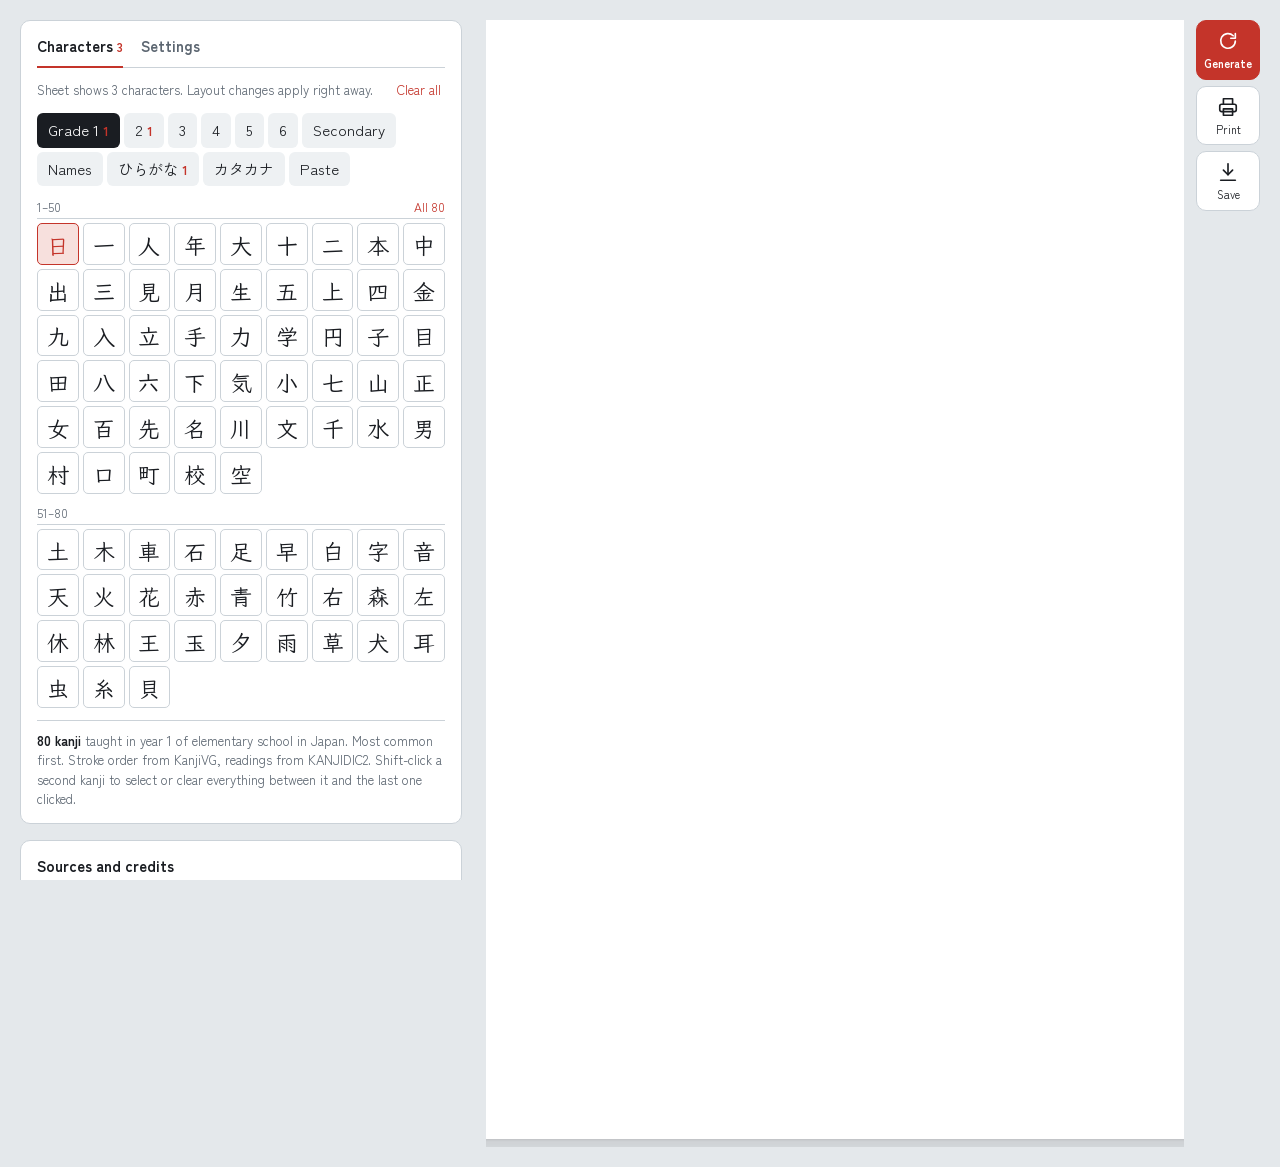
==== kanji-practice/index.html @ 75c5834f "initial commit" ====
<!doctype html>
<html lang="en">
<head>
<meta charset="utf-8">
<meta name="viewport" content="width=device-width, initial-scale=1">
<link rel="icon" type="image/x-icon" href="icon/favicon.ico">
<title>Renshūchō</title>
<link rel="stylesheet" href="css/fonts.css">
<link rel="stylesheet" href="css/app.css">
<link rel="stylesheet" href="css/sheet.css">
<link rel="stylesheet" href="css/brush.css">
</head>
<body>

<main>
  <div class="controls">

    <section class="panel">
      <div class="views" id="views" role="tablist">
        <button class="view" role="tab" data-view="chars">Characters <small id="count"></small></button>
        <button class="view" role="tab" data-view="settings">Settings</button>
      </div>
      <div class="selbar">
        <p class="status" id="status" aria-live="polite"></p>
        <button class="link" id="clear">Clear all</button>
      </div>

      <div id="view-chars" role="tabpanel">
        <div class="tabs" id="tabs"></div>
        <div id="picker"></div>
      </div>

      <div id="view-settings" role="tabpanel" hidden>
        <div class="row">
          <label for="s-trace">Tracing boxes</label>
          <input type="number" id="s-trace" data-k="trace" min="0" max="20">
        </div>
        <div class="row">
          <label for="s-guide">Crossed boxes</label>
          <input type="number" id="s-guide" data-k="guide" min="0" max="20">
        </div>
        <div class="row">
          <label for="s-blank">Empty boxes</label>
          <input type="number" id="s-blank" data-k="blank" min="0" max="20">
        </div>
        <div class="row">
          <label for="s-box">Box size, mm</label>
          <input type="number" id="s-box" data-k="box" min="1">
          <div class="hint" id="perline"></div>
        </div>
        <div class="row" hidden>
          <label for="s-pen">Model and tracing</label>
          <select id="s-pen" data-k="pen">
            <option value="brush">Brush pen (Klee One)</option>
            <option value="liner">Liner (thin stroke lines)</option>
          </select>
        </div>
        <div class="row" id="row-linewidth">
          <label for="s-linewidth">Line width</label>
          <span class="range">
            <input type="range" id="s-linewidth" data-k="lineWidth" min="0.2" max="1.5" step="0.1">
            <output for="s-linewidth" id="linewidth-value"></output>
          </span>
        </div>
        <div class="row">
          <label for="s-order">Stroke order</label>
          <select id="s-order" data-k="order">
            <option value="box">In its own box</option>
            <option value="model">On the model</option>
            <option value="off">Off</option>
          </select>
        </div>
        <div class="row">
          <label for="s-opacity">Gray glyph strength</label>
          <span class="range">
            <input type="range" id="s-opacity" data-k="opacity" min="5" max="60">
            <output for="s-opacity" id="opacity-value"></output>
          </span>
        </div>

        <div class="checks">
          <label id="row-model"><input type="checkbox" data-k="model"> Model box</label>
          <label><input type="checkbox" data-k="gray"> Gray tracing glyphs</label>
          <label><input type="checkbox" data-k="guidesAll"> Cross guides in model and tracing boxes</label>
          <label><input type="checkbox" data-k="info"> Readings and meanings</label>
          <label id="row-strokecount"><input type="checkbox" data-k="strokeCount"> Stroke count in the caption</label>
          <label><input type="checkbox" data-k="credit"> Credits line on every page</label>
          <label><input type="checkbox" data-k="spread"> Spread characters down the whole page</label>
        </div>
      </div>
    </section>

    <section class="panel credits">
      <h2>Sources and credits</h2>
      <dl id="sources"></dl>
      <p id="sources-note"></p>

      <details class="license">
        <summary>In doubt? Read this</summary>
        <p><b>Printing for yourself, your class or your students</b> is fine. Nothing to ask, nothing to pay.</p>
        <p><b>Sharing sheets</b> (handing out copies, posting a PDF, even selling a workbook) is also
        allowed, on two conditions that come with the data:</p>
        <ul>
          <li><b>Keep the credit line.</b> It says where the stroke order, readings and grades come from,
          which is all the attribution the licenses ask for. That is why it is printed on every page.</li>
          <li><b>Share alike.</b> The stroke order and the readings come from KanjiVG and KANJIDIC2 under
          CC BY-SA. Whatever you share that contains them must be shared on the same terms: others may
          copy and adapt it too, crediting you in turn. You cannot make it "all rights reserved".</li>
        </ul>
        <p><b>The fonts</b> are free to use in anything you make; their license only limits selling the
        font files themselves. The characters are drawn into the sheet as shapes, so no font file
        travels with it.</p>
        <p><b>Turning the credit line off</b> is fine for sheets only you will use.</p>
        <p class="legal" id="legal"></p>
      </details>
    </section>

  </div>

  <div class="previewcol">
    <div class="preview"><div class="pages" id="sheet"></div></div>
    <div class="pages" id="printout" aria-hidden="true"></div>
    <nav class="rail" aria-label="Sheet">
      <button class="rbtn primary" id="generate" title="Lay out the selected characters">
        <svg viewBox="0 0 24 24" aria-hidden="true"><path d="M20 12a8 8 0 1 1-2.3-5.7"/><path d="M20 4v5h-5"/></svg>
        <span>Generate</span>
      </button>
      <button class="rbtn" id="print" title="Print the sheet">
        <svg viewBox="0 0 24 24" aria-hidden="true"><path d="M7 9V3h10v6"/><rect x="3" y="9" width="18" height="8" rx="2"/><path d="M7 14h10v7H7z"/></svg>
        <span>Print</span>
      </button>
      <button class="rbtn" id="download" title="Save the sheet as a file that prints anywhere, no internet or fonts needed">
        <svg viewBox="0 0 24 24" aria-hidden="true"><path d="M12 3v12"/><path d="m7 10 5 5 5-5"/><path d="M4 21h16"/></svg>
        <span>Save</span>
      </button>
    </nav>
  </div>
</main>

<script type="module" src="js/main.js"></script>
</body>
</html>
---- kanji-practice/css/fonts.css ----
/* Klee One and Zen Kaku Gothic New, subset to the characters the app uses by tools/build.py. */

@font-face { font-family: "Klee One"; font-weight: 400; font-display: swap; src: url("../fonts/KleeOne-400.woff2") format("woff2") }
@font-face { font-family: "Klee One"; font-weight: 600; font-display: swap; src: url("../fonts/KleeOne-600.woff2") format("woff2") }
@font-face { font-family: "Zen Kaku Gothic New"; font-weight: 400; font-display: swap; src: url("../fonts/ZenKakuGothicNew-400.woff2") format("woff2") }
@font-face { font-family: "Zen Kaku Gothic New"; font-weight: 700; font-display: swap; src: url("../fonts/ZenKakuGothicNew-700.woff2") format("woff2") }
---- kanji-practice/css/app.css ----
/* Everything around the sheet: action buttons, character picker, settings panel. */

:root {
  --bg: #E4E8EB;
  --panel: #FFFFFF;
  --ink: #1A1D22;
  --muted: #5C6671;
  --line: #CBD2D8;
  --chip: #EEF1F3;
  --shu: #C4342A;       /* 朱 — the red used for marks and selection */
  --shu-ink: #FFFFFF;
  --shu-soft: #F7E0DD;
}

@media (prefers-color-scheme: dark) {
  :root {
    --bg: #1B1F26;
    --panel: #252A32;
    --ink: #E7E9ED;
    --muted: #9CA6B1;
    --line: #3A424C;
    --chip: #2D333C;
    --shu: #E0564B;
    --shu-ink: #1B1F26;
    --shu-soft: #3B2729;
  }
}

*, *::before, *::after { box-sizing: border-box }

body {
  margin: 0;
  background: var(--bg);
  color: var(--ink);
  font-family: "Zen Kaku Gothic New", system-ui, sans-serif;
  font-size: 15px;
  line-height: 1.5;
}
button, input, select, textarea { font: inherit; color: inherit }
a { color: var(--shu) }

/* --- buttons --- */

.btn {
  border: 1px solid var(--line);
  background: var(--panel);
  border-radius: 6px;
  padding: 8px 14px;
  cursor: pointer;
  font-weight: 500;
}
.btn:hover { border-color: var(--muted) }
.btn.primary { background: var(--shu); border-color: var(--shu); color: var(--shu-ink); font-weight: 700 }

.link { border: none; background: none; color: var(--shu); cursor: pointer; padding: 2px 4px; font-size: 13px }

/* --- layout --- */

main {
  display: grid;
  grid-template-columns: minmax(330px, 430px) 1fr;
  gap: 20px;
  padding: 20px;
  align-items: start;
}
@media (max-width: 900px) { main { grid-template-columns: 1fr; padding: 14px } }

.controls { display: flex; flex-direction: column; gap: 16px; min-width: 0 }
/* The controls are pinned and scroll on their own; the page scrolls the sheet.
   Their column has 16px spare for the scrollbar. */
@media (min-width: 901px) {
  main { grid-template-columns: minmax(346px, 446px) 1fr }
  .controls {
    position: sticky;
    top: 20px;
    max-height: calc(100dvh - 40px);
    overflow: hidden auto;
    overscroll-behavior: contain;
    padding-right: 4px;
    scrollbar-width: thin;
  }
}
.panel { background: var(--panel); border: 1px solid var(--line); border-radius: 10px; padding: 14px 16px }
.panel h2 { font-size: 15px; font-weight: 700; margin: 0 0 10px }

/* --- the panel's two views --- */

.views { display: flex; gap: 18px; border-bottom: 1px solid var(--line); margin-bottom: 10px }
.view {
  border: none;
  border-bottom: 2px solid transparent;
  margin-bottom: -1px;
  background: none;
  padding: 0 0 8px;
  font-size: 15px;
  font-weight: 700;
  color: var(--muted);
  cursor: pointer;
}
.view[aria-selected="true"] { color: var(--ink); border-bottom-color: var(--shu) }
.view small { color: var(--shu); font-weight: 700 }

.selbar { display: flex; align-items: baseline; justify-content: space-between; gap: 8px; margin-bottom: 12px }
.selbar .link { flex: none; white-space: nowrap }
.status { margin: 0; color: var(--muted); font-size: 13px }
.status.warn { color: var(--shu) }

/* --- character picker --- */

.tabs { display: flex; flex-wrap: wrap; gap: 4px; margin-bottom: 12px }
.tab {
  border: 1px solid transparent;
  background: var(--chip);
  border-radius: 6px;
  padding: 5px 10px;
  cursor: pointer;
  font-weight: 500;
}
.tab[aria-selected="true"] { background: var(--ink); color: var(--panel) }
/* How many of the tab's characters are selected. */
.tab small { color: var(--shu); font-weight: 700 }

/* .g = a group button (a whole list, a kana row). */
.g {
  border: 1px solid var(--line);
  background: transparent;
  border-radius: 5px;
  padding: 2px 8px;
  font-size: 13px;
  cursor: pointer;
}
.g.part { border-color: var(--shu); color: var(--shu) }             /* some of the group is selected */
.g.full { background: var(--shu); border-color: var(--shu); color: var(--shu-ink) }

/* .ch = one selectable character. */
.grid {
  display: grid;
  grid-template-columns: repeat(auto-fill, minmax(40px, 1fr));
  gap: 4px;
}
.ch {
  aspect-ratio: 1;
  border: 1px solid var(--line);
  background: transparent;
  border-radius: 5px;
  cursor: pointer;
  padding: 0;
  font-family: "Klee One", serif;
  font-weight: 600;
  font-size: 22px;
  line-height: 1;
}
.ch:hover { border-color: var(--muted) }
.ch.on { background: var(--shu-soft); border-color: var(--shu); color: var(--shu) }

/* A numbered section header, across the grid. */
.sec {
  grid-column: 1 / -1;
  display: flex;
  justify-content: space-between;
  align-items: baseline;
  padding: 6px 0 2px;
  border-bottom: 1px solid var(--line);
  color: var(--muted);
  font-size: 12px;
  font-variant-numeric: tabular-nums;
}
.sec:first-child { padding-top: 0 }
/* The All toggle in a header: a small link, ticked once the whole list is selected. */
.sec .g { border: none; padding: 0; background: none; font-size: 12px; color: var(--shu) }
.sec .g.full { background: none; color: var(--shu); font-weight: 700 }
.sec .g.full::before { content: "✓ " }
.grid.extras { margin-top: 14px }

/* Row button, then a i u e o. */
.kana { display: grid; grid-template-columns: repeat(6, minmax(0, 46px)); gap: 4px }
.kana .g { aspect-ratio: 1; padding: 0; font-family: "Klee One", serif; font-size: 20px; font-weight: 600 }
.kana .g:first-child { font-family: inherit; font-size: 13px }
.kana .col { display: grid; place-items: center; color: var(--muted); font-size: 13px }

textarea {
  width: 100%;
  min-height: 110px;
  border: 1px solid var(--line);
  border-radius: 6px;
  background: transparent;
  padding: 8px;
  font-family: "Klee One", serif;
  font-size: 20px;
}

.sub { display: block; color: var(--muted); font-size: 13px; margin: 12px 0 6px }
.body > .sub:first-child { margin-top: 0 }
#pasteadd { margin-top: 8px }
.note { color: var(--muted); font-size: 13px; margin: 8px 0 0 }
.note.warn { color: var(--shu) }
.about { font-size: 13px; color: var(--muted); margin: 12px 0 0; padding-top: 10px; border-top: 1px solid var(--line) }
.about b { color: var(--ink); font-weight: 700 }

/* --- settings --- */

.row { display: grid; grid-template-columns: 1fr auto; align-items: center; gap: 8px; padding: 5px 0 }
.row.off { opacity: .45 }
.row[hidden] { display: none }
.row input[type=number] { width: 64px; border: 1px solid var(--line); border-radius: 5px; background: transparent; padding: 3px 6px }
.row select { border: 1px solid var(--line); border-radius: 5px; background: var(--panel); padding: 3px 6px }
.row .hint { color: var(--muted); font-size: 12px; grid-column: 1 / -1; margin-top: -4px }
.range { display: flex; align-items: center; gap: 8px }
.range input { width: 130px; accent-color: var(--shu) }
.range output { min-width: 3.2em; text-align: right; color: var(--muted); font-size: 13px; font-variant-numeric: tabular-nums }
.checks { display: grid; gap: 2px; margin-top: 6px; padding-top: 8px; border-top: 1px solid var(--line) }
.checks label { display: flex; gap: 9px; align-items: center; padding: 3px 0; cursor: pointer }
.checks input { accent-color: var(--shu); width: 16px; height: 16px }
.checks label.off { opacity: .45; cursor: default }

.credits dl { margin: 0; display: grid; gap: 10px; font-size: 13px }
.credits dt { font-weight: 700 }
.credits dd { margin: 0; color: var(--muted) }
.credits p { font-size: 13px; color: var(--muted); margin: 12px 0 0 }

.license { margin-top: 12px; padding-top: 10px; border-top: 1px solid var(--line); font-size: 13px }
.license summary { cursor: pointer; color: var(--shu); font-weight: 700 }
.license p, .license li { color: var(--ink) }
.license b { font-weight: 700 }
.license ul { margin: 8px 0 0; padding-left: 18px; display: grid; gap: 6px }
.license .legal { color: var(--muted) }

/* --- sheet preview --- */

/* The preview, with a rail of buttons in its own column beside it. */
.previewcol { min-width: 0; display: grid; grid-template-columns: minmax(0, 1fr) auto; gap: 12px; align-items: start }
.preview { overflow-x: auto; padding-bottom: 8px }
.preview .sheet { box-shadow: 0 1px 2px rgba(0, 0, 0, .08), 0 10px 30px rgba(0, 0, 0, .14) }

/* Preview only: CSS cross guides instead of SVG ones. */
.preview .box.x {
  background:
    linear-gradient(#93B9C4 55%, transparent 0) 50% 0 / .2mm 2mm repeat-y,
    linear-gradient(90deg, #93B9C4 55%, transparent 0) 0 50% / 2mm .2mm repeat-x;
}

/* Off screen, not display: none: it must be laid out to print. */
#printout { position: fixed; top: 0; left: -10000px }

.rail { position: sticky; top: 20px; display: flex; flex-direction: column; gap: 6px }
.rbtn {
  position: relative;
  display: flex;
  flex-direction: column;
  align-items: center;
  gap: 3px;
  width: 64px;
  padding: 9px 0 7px;
  border: 1px solid var(--line);
  border-radius: 10px;
  background: var(--panel);
  color: var(--ink);
  font-size: 11px;
  cursor: pointer;
}
.rbtn:hover { border-color: var(--muted) }
.rbtn svg { width: 22px; height: 22px; fill: none; stroke: currentColor; stroke-width: 1.8; stroke-linecap: round; stroke-linejoin: round }
.rbtn.primary { background: var(--shu); border-color: var(--shu); color: var(--shu-ink); font-weight: 700 }
/* A dot on Generate while the sheet lags behind the selection. */
.rbtn.stale::after {
  content: "";
  position: absolute;
  top: 5px;
  right: 5px;
  width: 8px;
  height: 8px;
  border-radius: 50%;
  background: var(--shu-ink);
  box-shadow: 0 0 0 2px var(--shu);
}

/* One column: the preview is far below the controls, so pin the rail to the
   bottom corner of the screen as a row instead. */
@media (max-width: 900px) {
  .previewcol { display: block }
  .rail { position: fixed; top: auto; bottom: 14px; right: 14px; z-index: 5; flex-direction: row }
  .rbtn { box-shadow: 0 2px 10px rgba(0, 0, 0, .18) }
}

/* Placeholder shown before a sheet is generated. */
.sheet .blank {
  flex: 1;
  display: flex;
  flex-direction: column;
  align-items: center;
  justify-content: center;
  gap: 10px;
  color: #7a838c;
  text-align: center;
}
.sheet .blank b { font-family: "Klee One", serif; font-size: 64px; color: #d8dde1; font-weight: 600; line-height: 1 }

@media print {
  html, body { background: #fff }
  .rail, .controls, .preview { display: none !important }
  main, .previewcol { display: block; padding: 0 }
  #printout { position: static }
}
---- kanji-practice/css/sheet.css ----
/* The printable sheet, also inlined into saved sheets by js/export.js.
   js/sheet/layout.js paginates with the same sizes: the page below, and the --cap,
   --gap and --credit it sets on .pages. */

@page { size: A4; margin: 0 }

.pages { display: flex; flex-direction: column; align-items: center; gap: 8mm }

.sheet, .sheet * { box-sizing: border-box }
.sheet {
  width: 210mm;
  height: 296mm;   /* PAGE_HEIGHT in js/sheet/constants.js */
  padding: 12mm;
  display: flex;
  flex-direction: column;
  overflow: hidden;
  background: #fff;
  color: #1a1a1a;
  print-color-adjust: exact;
  -webkit-print-color-adjust: exact;
}

/* The glyph outlines every box draws with <use>. Must not be display: none. */
.defs { position: absolute; width: 0; height: 0; overflow: hidden }

/* One character: its caption plus its row of boxes. */
.block { flex: none; margin-bottom: var(--gap) }

/* Always exactly one line, so every block has the same height: a long
   meaning is cut short with an ellipsis instead of wrapping. */
.cap {
  height: var(--cap);
  display: flex;
  gap: 3.5mm;
  align-items: baseline;
  overflow: hidden;
  white-space: nowrap;
  font-size: 8pt;
  line-height: 1.35;
  color: #444;
}
.cap > * { flex: none }
.cap .k { font-family: "Klee One", serif; font-weight: 600; font-size: 11pt; color: #111 }
/* An outline instead of text, one em square. Its baseline sits .12em above the
   bottom, so the negative margin lines it up with the text beside it. */
.cap svg.k { width: 1em; height: 1em; margin-bottom: -.12em; fill: #111 }
.cap .m { flex: 0 1 auto; min-width: 0; overflow: hidden; text-overflow: ellipsis; color: #666 }

/* Boxes share borders: each is nudged up and left by one border width. */
.boxes { display: flex; flex-wrap: wrap; padding: .3mm 0 0 .3mm }
.box {
  position: relative;
  width: var(--box);
  height: var(--box);
  border: .3mm solid #6E8793;
  margin: -.3mm 0 0 -.3mm;
}
.box svg { display: block; width: 100%; height: 100% }

.credit {
  flex: none;
  height: var(--credit);
  margin: auto 0 0;
  padding-top: 3mm;
  overflow: hidden;
  font-size: 6.5pt;
  line-height: 1.4;
  color: #888;
}

@media print {
  .pages { display: block }
  .sheet { margin: 0; break-after: page }
  .sheet:last-child { break-after: auto }
}
---- kanji-practice/css/brush.css ----
/* The paused brush pen (js/sheet/brush.js): in the preview, the model and
   tracing glyphs are Klee One text, with the stroke numbers in an SVG over it.
   The printout draws them from outlines and needs none of this. */

/* The glyph's baseline must land where the printout's does, 91.74/109 of the
   box down. Font size 0 on the wrapper keeps the line's strut out of the way;
   line height 0 puts the text's baseline (ascent - descent) / 2 = .436em below
   the top of its line (Klee One's metrics); the padding supplies the rest:
   91.74/109 box - .436 x 98/109 box - the .3mm border = 49/109 box - .3mm. */
.preview .box .g {
  height: 100%;
  padding-top: calc(var(--box) * 49 / 109 - .3mm);
  font-size: 0;
  line-height: 0;
  text-align: center;
}
.preview .box .g > span { font: 600 calc(var(--box) * 98 / 109) / 0 "Klee One", serif; color: #000 }
.preview .box .t { opacity: var(--gray) }
.preview .box svg.over { position: absolute; inset: 0 }
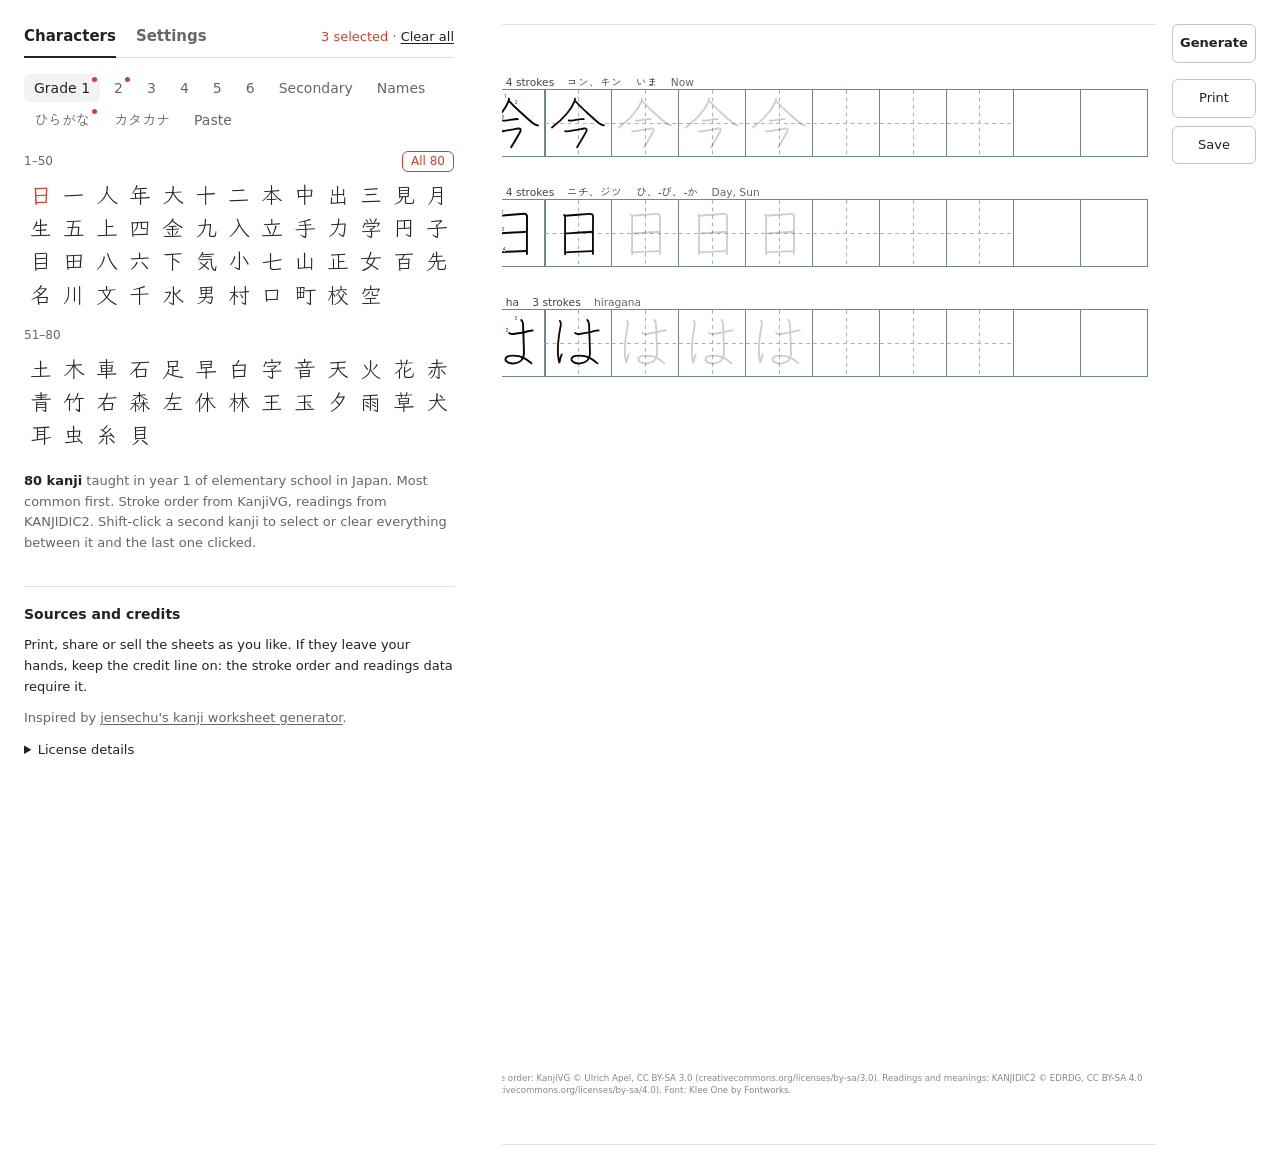
==== commit 10760058: "style fix" ====
--- a/kanji-practice/index.html
+++ b/kanji-practice/index.html
@@ -16,13 +16,12 @@
   <div class="controls">
 
     <section class="panel">
-      <div class="views" id="views" role="tablist">
-        <button class="view" role="tab" data-view="chars">Characters <small id="count"></small></button>
-        <button class="view" role="tab" data-view="settings">Settings</button>
-      </div>
-      <div class="selbar">
-        <p class="status" id="status" aria-live="polite"></p>
-        <button class="link" id="clear">Clear all</button>
+      <div class="viewbar">
+        <div class="views" id="views" role="tablist">
+          <button class="view" role="tab" data-view="chars">Characters</button>
+          <button class="view" role="tab" data-view="settings">Settings</button>
+        </div>
+        <p class="selection" id="selection"><span id="count" aria-live="polite"></span> · <button class="link" id="clear">Clear all</button></p>
       </div>
 
       <div id="view-chars" role="tabpanel">
@@ -92,26 +91,13 @@
 
     <section class="panel credits">
       <h2>Sources and credits</h2>
-      <dl id="sources"></dl>
-      <p id="sources-note"></p>
+      <p id="usage"></p>
+      <p id="inspired-by"></p>
 
       <details class="license">
-        <summary>In doubt? Read this</summary>
-        <p><b>Printing for yourself, your class or your students</b> is fine. Nothing to ask, nothing to pay.</p>
-        <p><b>Sharing sheets</b> (handing out copies, posting a PDF, even selling a workbook) is also
-        allowed, on two conditions that come with the data:</p>
-        <ul>
-          <li><b>Keep the credit line.</b> It says where the stroke order, readings and grades come from,
-          which is all the attribution the licenses ask for. That is why it is printed on every page.</li>
-          <li><b>Share alike.</b> The stroke order and the readings come from KanjiVG and KANJIDIC2 under
-          CC BY-SA. Whatever you share that contains them must be shared on the same terms: others may
-          copy and adapt it too, crediting you in turn. You cannot make it "all rights reserved".</li>
-        </ul>
-        <p><b>The fonts</b> are free to use in anything you make; their license only limits selling the
-        font files themselves. The characters are drawn into the sheet as shapes, so no font file
-        travels with it.</p>
-        <p><b>Turning the credit line off</b> is fine for sheets only you will use.</p>
-        <p class="legal" id="legal"></p>
+        <summary id="details-summary"></summary>
+        <ul id="sources"></ul>
+        <p id="sources-note"></p>
       </details>
     </section>
 
@@ -122,15 +108,12 @@
     <div class="pages" id="printout" aria-hidden="true"></div>
     <nav class="rail" aria-label="Sheet">
       <button class="rbtn primary" id="generate" title="Lay out the selected characters">
-        <svg viewBox="0 0 24 24" aria-hidden="true"><path d="M20 12a8 8 0 1 1-2.3-5.7"/><path d="M20 4v5h-5"/></svg>
         <span>Generate</span>
       </button>
       <button class="rbtn" id="print" title="Print the sheet">
-        <svg viewBox="0 0 24 24" aria-hidden="true"><path d="M7 9V3h10v6"/><rect x="3" y="9" width="18" height="8" rx="2"/><path d="M7 14h10v7H7z"/></svg>
         <span>Print</span>
       </button>
       <button class="rbtn" id="download" title="Save the sheet as a file that prints anywhere, no internet or fonts needed">
-        <svg viewBox="0 0 24 24" aria-hidden="true"><path d="M12 3v12"/><path d="m7 10 5 5 5-5"/><path d="M4 21h16"/></svg>
         <span>Save</span>
       </button>
     </nav>
--- a/kanji-practice/css/app.css
+++ b/kanji-practice/css/app.css
@@ -1,28 +1,32 @@
-/* Everything around the sheet: action buttons, character picker, settings panel. */
+/* Everything around the sheet: action buttons, character picker, settings panel.
+   Plain: white, gray dividers, ordinary controls. Red means "selected" and
+   nothing else. */
+
+/* Zen Kaku Gothic New for Japanese only; Latin text falls through to the
+   system font (the bundled subset lacks letters like ō anyway). */
+@font-face { font-family: "UI Japanese"; font-weight: 400; font-display: swap; src: url("../fonts/ZenKakuGothicNew-400.woff2") format("woff2"); unicode-range: U+3000-30FF, U+3400-4DBF, U+4E00-9FFF, U+F900-FAFF, U+FF00-FFEF }
+@font-face { font-family: "UI Japanese"; font-weight: 700; font-display: swap; src: url("../fonts/ZenKakuGothicNew-700.woff2") format("woff2"); unicode-range: U+3000-30FF, U+3400-4DBF, U+4E00-9FFF, U+F900-FAFF, U+FF00-FFEF }
 
 :root {
-  --bg: #E4E8EB;
-  --panel: #FFFFFF;
-  --ink: #1A1D22;
-  --muted: #5C6671;
-  --line: #CBD2D8;
-  --chip: #EEF1F3;
-  --shu: #C4342A;       /* 朱 — the red used for marks and selection */
-  --shu-ink: #FFFFFF;
-  --shu-soft: #F7E0DD;
+  --paper: #FFFFFF;
+  --ink: #222222;
+  --sub: #666666;
+  --line: #E2E2E2;
+  --control: #C4C4C4;   /* borders of buttons and inputs */
+  --hover: #F3F3F3;
+  --shu: #D0402F;       /* 朱 — selection only */
+  --r: 6px;
 }
 
 @media (prefers-color-scheme: dark) {
   :root {
-    --bg: #1B1F26;
-    --panel: #252A32;
-    --ink: #E7E9ED;
-    --muted: #9CA6B1;
-    --line: #3A424C;
-    --chip: #2D333C;
-    --shu: #E0564B;
-    --shu-ink: #1B1F26;
-    --shu-soft: #3B2729;
+    --paper: #1E1E1E;
+    --ink: #E8E8E8;
+    --sub: #A0A0A0;
+    --line: #333333;
+    --control: #555555;
+    --hover: #2A2A2A;
+    --shu: #E8604F;
   }
 }
 
@@ -30,62 +34,62 @@
 
 body {
   margin: 0;
-  background: var(--bg);
+  background: var(--paper);
   color: var(--ink);
-  font-family: "Zen Kaku Gothic New", system-ui, sans-serif;
-  font-size: 15px;
-  line-height: 1.5;
+  font-family: "UI Japanese", system-ui, -apple-system, "Segoe UI", Roboto, "Helvetica Neue", Arial, sans-serif;
+  font-size: 14px;
+  line-height: 1.6;
 }
 button, input, select, textarea { font: inherit; color: inherit }
-a { color: var(--shu) }
+a { color: inherit; text-underline-offset: 2px }
+:focus-visible { outline: 2px solid var(--ink); outline-offset: 1px }
 
 /* --- buttons --- */
 
 .btn {
-  border: 1px solid var(--line);
-  background: var(--panel);
-  border-radius: 6px;
-  padding: 8px 14px;
-  cursor: pointer;
-  font-weight: 500;
-}
-.btn:hover { border-color: var(--muted) }
-.btn.primary { background: var(--shu); border-color: var(--shu); color: var(--shu-ink); font-weight: 700 }
-
-.link { border: none; background: none; color: var(--shu); cursor: pointer; padding: 2px 4px; font-size: 13px }
+  border: 1px solid var(--control);
+  border-radius: var(--r);
+  background: var(--paper);
+  padding: 5px 16px;
+  cursor: pointer;
+}
+.btn:hover { background: var(--hover) }
+
+.link { border: none; background: none; padding: 0; color: var(--ink); font-size: 13px; text-decoration: underline; text-underline-offset: 2px; cursor: pointer }
 
 /* --- layout --- */
 
 main {
   display: grid;
   grid-template-columns: minmax(330px, 430px) 1fr;
-  gap: 20px;
-  padding: 20px;
+  gap: 32px;
+  padding: 24px;
   align-items: start;
 }
-@media (max-width: 900px) { main { grid-template-columns: 1fr; padding: 14px } }
-
-.controls { display: flex; flex-direction: column; gap: 16px; min-width: 0 }
+@media (max-width: 900px) { main { grid-template-columns: 1fr; padding: 16px 16px 80px } }
+
+.controls { display: flex; flex-direction: column; gap: 32px; min-width: 0 }
 /* The controls are pinned and scroll on their own; the page scrolls the sheet.
    Their column has 16px spare for the scrollbar. */
 @media (min-width: 901px) {
   main { grid-template-columns: minmax(346px, 446px) 1fr }
   .controls {
     position: sticky;
-    top: 20px;
-    max-height: calc(100dvh - 40px);
+    top: 24px;
+    max-height: calc(100dvh - 48px);
     overflow: hidden auto;
     overscroll-behavior: contain;
-    padding-right: 4px;
+    padding-right: 16px;
     scrollbar-width: thin;
+    scrollbar-color: var(--control) transparent;
   }
 }
-.panel { background: var(--panel); border: 1px solid var(--line); border-radius: 10px; padding: 14px 16px }
-.panel h2 { font-size: 15px; font-weight: 700; margin: 0 0 10px }
+.panel h2 { font-size: 14px; font-weight: 700; margin: 0 0 8px }
 
 /* --- the panel's two views --- */
 
-.views { display: flex; gap: 18px; border-bottom: 1px solid var(--line); margin-bottom: 10px }
+.viewbar { display: flex; align-items: baseline; justify-content: space-between; gap: 12px; border-bottom: 1px solid var(--line); margin-bottom: 16px }
+.views { display: flex; gap: 20px }
 .view {
   border: none;
   border-bottom: 2px solid transparent;
@@ -94,143 +98,192 @@
   padding: 0 0 8px;
   font-size: 15px;
   font-weight: 700;
-  color: var(--muted);
-  cursor: pointer;
-}
-.view[aria-selected="true"] { color: var(--ink); border-bottom-color: var(--shu) }
-.view small { color: var(--shu); font-weight: 700 }
-
-.selbar { display: flex; align-items: baseline; justify-content: space-between; gap: 8px; margin-bottom: 12px }
-.selbar .link { flex: none; white-space: nowrap }
-.status { margin: 0; color: var(--muted); font-size: 13px }
-.status.warn { color: var(--shu) }
+  color: var(--sub);
+  cursor: pointer;
+}
+.view:hover { color: var(--ink) }
+.view[aria-selected="true"] { color: var(--ink); border-bottom-color: var(--ink) }
+
+/* "3 selected · Clear all", right-aligned so a longer count grows into the
+   empty space instead of pushing anything. */
+.selection { margin: 0; color: var(--sub); font-size: 13px; white-space: nowrap; font-variant-numeric: tabular-nums }
+.selection #count { color: var(--shu) }
+.selection.empty { visibility: hidden }
 
 /* --- character picker --- */
 
-.tabs { display: flex; flex-wrap: wrap; gap: 4px; margin-bottom: 12px }
+.tabs { display: flex; flex-wrap: wrap; gap: 4px; margin-bottom: 16px }
 .tab {
-  border: 1px solid transparent;
-  background: var(--chip);
-  border-radius: 6px;
-  padding: 5px 10px;
-  cursor: pointer;
-  font-weight: 500;
-}
-.tab[aria-selected="true"] { background: var(--ink); color: var(--panel) }
-/* How many of the tab's characters are selected. */
-.tab small { color: var(--shu); font-weight: 700 }
-
-/* .g = a group button (a whole list, a kana row). */
+  position: relative;
+  border: none;
+  border-radius: var(--r);
+  background: none;
+  padding: 3px 10px;
+  color: var(--sub);
+  cursor: pointer;
+}
+.tab:hover { color: var(--ink); background: var(--hover) }
+.tab[aria-selected="true"] { color: var(--ink); background: var(--hover) }
+/* A red dot on a tab holding selected characters; the count is in its title.
+   A dot, not a number, so the tabs never change width. */
+.tab.has::after {
+  content: "";
+  position: absolute;
+  top: 3px;
+  right: 3px;
+  width: 5px;
+  height: 5px;
+  border-radius: 50%;
+  background: var(--shu);
+}
+
+/* .g = a group button (a whole list, a kana row): red like a character. */
 .g {
-  border: 1px solid var(--line);
-  background: transparent;
-  border-radius: 5px;
-  padding: 2px 8px;
-  font-size: 13px;
-  cursor: pointer;
-}
+  border: 1px solid var(--control);
+  border-radius: var(--r);
+  background: var(--paper);
+  padding: 0 8px;
+  font-size: 12px;
+  font-weight: 400;
+  cursor: pointer;
+}
+.g:hover { background: var(--hover) }
 .g.part { border-color: var(--shu); color: var(--shu) }             /* some of the group is selected */
-.g.full { background: var(--shu); border-color: var(--shu); color: var(--shu-ink) }
-
-/* .ch = one selectable character. */
+.g.full { border-color: var(--shu); color: var(--shu); font-weight: 700 }
+
+/* .ch = one selectable character, in a grid of cells just big enough for
+   the glyph. Selected: bold and red. */
 .grid {
   display: grid;
-  grid-template-columns: repeat(auto-fill, minmax(40px, 1fr));
-  gap: 4px;
+  grid-template-columns: repeat(auto-fill, minmax(32px, 1fr));
 }
 .ch {
   aspect-ratio: 1;
-  border: 1px solid var(--line);
-  background: transparent;
-  border-radius: 5px;
-  cursor: pointer;
-  padding: 0;
+  border: none;
+  border-radius: var(--r);
+  background: none;
+  cursor: pointer;
+  display: grid;
+  place-items: center;
+  /* Centering puts the middle of Klee One's line box (.436em above the
+     baseline) in the middle of the cell, but its em box is centered .38em
+     above it: lift the glyph by the difference. */
+  padding: 0 0 .112em;
   font-family: "Klee One", serif;
-  font-weight: 600;
   font-size: 22px;
   line-height: 1;
 }
-.ch:hover { border-color: var(--muted) }
-.ch.on { background: var(--shu-soft); border-color: var(--shu); color: var(--shu) }
+.ch:hover { background: var(--hover) }
+.ch.on { color: var(--shu); font-weight: 600 }
 
 /* A numbered section header, across the grid. */
 .sec {
   grid-column: 1 / -1;
   display: flex;
   justify-content: space-between;
-  align-items: baseline;
-  padding: 6px 0 2px;
-  border-bottom: 1px solid var(--line);
-  color: var(--muted);
+  align-items: center;
+  padding: 16px 0 6px;
+  color: var(--sub);
   font-size: 12px;
   font-variant-numeric: tabular-nums;
 }
 .sec:first-child { padding-top: 0 }
-/* The All toggle in a header: a small link, ticked once the whole list is selected. */
-.sec .g { border: none; padding: 0; background: none; font-size: 12px; color: var(--shu) }
-.sec .g.full { background: none; color: var(--shu); font-weight: 700 }
-.sec .g.full::before { content: "✓ " }
-.grid.extras { margin-top: 14px }
-
-/* Row button, then a i u e o. */
-.kana { display: grid; grid-template-columns: repeat(6, minmax(0, 46px)); gap: 4px }
-.kana .g { aspect-ratio: 1; padding: 0; font-family: "Klee One", serif; font-size: 20px; font-weight: 600 }
-.kana .g:first-child { font-family: inherit; font-size: 13px }
-.kana .col { display: grid; place-items: center; color: var(--muted); font-size: 13px }
+.grid.extras { margin-top: 20px }
+
+/* The 五十音 table: row buttons, then a i u e o. */
+.kana { display: grid; grid-template-columns: 44px repeat(5, 32px) }
+.kana > .g { border: none; background: none; padding: 0 8px 0 0; text-align: right; font-size: 13px }
+.kana > .g:hover { text-decoration: underline }
+.kana > .g:first-child { align-self: end; padding-bottom: 4px }
+.kana .col { display: grid; place-items: end center; padding-bottom: 4px; color: var(--sub); font-size: 12px }
 
 textarea {
+  display: block;
   width: 100%;
   min-height: 110px;
-  border: 1px solid var(--line);
-  border-radius: 6px;
-  background: transparent;
-  padding: 8px;
+  border: 1px solid var(--control);
+  border-radius: var(--r);
+  background: var(--paper);
+  padding: 8px 10px;
   font-family: "Klee One", serif;
   font-size: 20px;
-}
-
-.sub { display: block; color: var(--muted); font-size: 13px; margin: 12px 0 6px }
+  resize: vertical;
+}
+
+.sub { display: block; font-size: 13px; font-weight: 700; margin: 24px 0 8px }
 .body > .sub:first-child { margin-top: 0 }
-#pasteadd { margin-top: 8px }
-.note { color: var(--muted); font-size: 13px; margin: 8px 0 0 }
-.note.warn { color: var(--shu) }
-.about { font-size: 13px; color: var(--muted); margin: 12px 0 0; padding-top: 10px; border-top: 1px solid var(--line) }
-.about b { color: var(--ink); font-weight: 700 }
+#pasteadd { margin-top: 10px }
+.note { color: var(--sub); font-size: 13px; margin: 8px 0 0 }
+.note:empty { display: none }
+.note.warn { color: var(--ink); font-weight: 700 }
+.about { font-size: 13px; color: var(--sub); margin: 20px 0 0 }
+.about b { color: var(--ink) }
 
 /* --- settings --- */
 
-.row { display: grid; grid-template-columns: 1fr auto; align-items: center; gap: 8px; padding: 5px 0 }
-.row.off { opacity: .45 }
+.row {
+  display: grid;
+  grid-template-columns: 1fr auto;
+  align-items: center;
+  gap: 4px 12px;
+  padding: 6px 0;
+}
+.row.off { color: var(--sub) }
+.row.off input, .row.off select { opacity: .5 }
 .row[hidden] { display: none }
-.row input[type=number] { width: 64px; border: 1px solid var(--line); border-radius: 5px; background: transparent; padding: 3px 6px }
-.row select { border: 1px solid var(--line); border-radius: 5px; background: var(--panel); padding: 3px 6px }
-.row .hint { color: var(--muted); font-size: 12px; grid-column: 1 / -1; margin-top: -4px }
-.range { display: flex; align-items: center; gap: 8px }
-.range input { width: 130px; accent-color: var(--shu) }
-.range output { min-width: 3.2em; text-align: right; color: var(--muted); font-size: 13px; font-variant-numeric: tabular-nums }
-.checks { display: grid; gap: 2px; margin-top: 6px; padding-top: 8px; border-top: 1px solid var(--line) }
-.checks label { display: flex; gap: 9px; align-items: center; padding: 3px 0; cursor: pointer }
-.checks input { accent-color: var(--shu); width: 16px; height: 16px }
-.checks label.off { opacity: .45; cursor: default }
-
-.credits dl { margin: 0; display: grid; gap: 10px; font-size: 13px }
-.credits dt { font-weight: 700 }
-.credits dd { margin: 0; color: var(--muted) }
-.credits p { font-size: 13px; color: var(--muted); margin: 12px 0 0 }
-
-.license { margin-top: 12px; padding-top: 10px; border-top: 1px solid var(--line); font-size: 13px }
-.license summary { cursor: pointer; color: var(--shu); font-weight: 700 }
-.license p, .license li { color: var(--ink) }
-.license b { font-weight: 700 }
-.license ul { margin: 8px 0 0; padding-left: 18px; display: grid; gap: 6px }
-.license .legal { color: var(--muted) }
+.row input[type=number], .row select { border: 1px solid var(--control); border-radius: var(--r); background: var(--paper); padding: 2px 8px; height: 30px }
+.row input[type=number] { width: 68px; text-align: right; font-variant-numeric: tabular-nums }
+.row .hint { color: var(--sub); font-size: 12px; grid-column: 1 / -1; margin-top: -4px }
+.range { display: flex; align-items: center; gap: 10px }
+/* Ordinary, quiet controls: a thin track with a small round handle, and a
+   checkbox that fills with ink and shows a white tick. */
+.range input { width: 130px; height: 16px; margin: 0; background: none; appearance: none; cursor: pointer }
+.range input::-webkit-slider-runnable-track { height: 3px; border-radius: 2px; background: var(--line) }
+.range input::-moz-range-track { height: 3px; border-radius: 2px; background: var(--line) }
+.range input::-moz-range-progress { height: 3px; border-radius: 2px; background: var(--sub) }
+.range input::-webkit-slider-thumb { appearance: none; width: 14px; height: 14px; margin-top: -5.5px; border: 1px solid var(--control); border-radius: 50%; background: var(--paper) }
+.range input::-moz-range-thumb { width: 12px; height: 12px; border: 1px solid var(--control); border-radius: 50%; background: var(--paper) }
+.range input:disabled { cursor: default }
+.range output { min-width: 3.2em; text-align: right; font-size: 13px; font-variant-numeric: tabular-nums }
+.checks { display: grid; margin-top: 16px }
+.checks label { display: flex; gap: 8px; align-items: center; padding: 4px 0; cursor: pointer }
+.checks input {
+  appearance: none;
+  flex: none;
+  width: 15px;
+  height: 15px;
+  margin: 0;
+  border: 1px solid var(--control);
+  border-radius: 3px;
+  background: var(--paper) no-repeat center / 11px;
+  cursor: pointer;
+}
+.checks input:checked {
+  border-color: var(--ink);
+  background-color: var(--ink);
+  background-image: url("data:image/svg+xml,%3Csvg xmlns='http://www.w3.org/2000/svg' viewBox='0 0 12 12'%3E%3Cpath d='M2.5 6.2 5 8.6l4.5-5' fill='none' stroke='%23fff' stroke-width='1.6' stroke-linecap='round' stroke-linejoin='round'/%3E%3C/svg%3E");
+}
+.checks input:disabled { opacity: .4; cursor: default }
+.checks label.off { color: var(--sub); cursor: default }
+
+/* --- credits --- */
+
+/* One line per credit; a link never breaks across lines. */
+.credits { padding-top: 16px; border-top: 1px solid var(--line); font-size: 13px }
+.credits a { white-space: nowrap }
+.credits p { color: var(--sub); margin: 10px 0 0 }
+
+.license { margin-top: 12px }
+.license summary { cursor: pointer }
+.license ul { list-style: none; margin: 10px 0 0; padding: 0; color: var(--sub) }
+#usage { color: var(--ink) }
 
 /* --- sheet preview --- */
 
 /* The preview, with a rail of buttons in its own column beside it. */
-.previewcol { min-width: 0; display: grid; grid-template-columns: minmax(0, 1fr) auto; gap: 12px; align-items: start }
-.preview { overflow-x: auto; padding-bottom: 8px }
-.preview .sheet { box-shadow: 0 1px 2px rgba(0, 0, 0, .08), 0 10px 30px rgba(0, 0, 0, .14) }
+.previewcol { min-width: 0; display: grid; grid-template-columns: minmax(0, 1fr) auto; gap: 16px; align-items: start }
+.preview { overflow-x: auto; padding: 1px 1px 8px }
+.preview .sheet { outline: 1px solid var(--line) }
 
 /* Preview only: CSS cross guides instead of SVG ones. */
 .preview .box.x {
@@ -242,44 +295,40 @@
 /* Off screen, not display: none: it must be laid out to print. */
 #printout { position: fixed; top: 0; left: -10000px }
 
-.rail { position: sticky; top: 20px; display: flex; flex-direction: column; gap: 6px }
+/* Generate, the main action, in bold; Print and Save below it. */
+.rail { position: sticky; top: 24px; display: flex; flex-direction: column; gap: 8px }
 .rbtn {
   position: relative;
-  display: flex;
-  flex-direction: column;
-  align-items: center;
-  gap: 3px;
-  width: 64px;
-  padding: 9px 0 7px;
-  border: 1px solid var(--line);
-  border-radius: 10px;
-  background: var(--panel);
-  color: var(--ink);
-  font-size: 11px;
-  cursor: pointer;
-}
-.rbtn:hover { border-color: var(--muted) }
-.rbtn svg { width: 22px; height: 22px; fill: none; stroke: currentColor; stroke-width: 1.8; stroke-linecap: round; stroke-linejoin: round }
-.rbtn.primary { background: var(--shu); border-color: var(--shu); color: var(--shu-ink); font-weight: 700 }
-/* A dot on Generate while the sheet lags behind the selection. */
+  width: 84px;
+  padding: 8px 0;
+  border: 1px solid var(--control);
+  border-radius: var(--r);
+  background: var(--paper);
+  font-size: 13px;
+  cursor: pointer;
+}
+.rbtn:hover { background: var(--hover) }
+.rbtn:disabled { color: var(--control); border-color: var(--line); background: var(--paper); cursor: default }
+.rbtn.primary { font-weight: 700; margin-bottom: 8px }
+/* A red dot on Generate while the sheet lags behind the selection. */
 .rbtn.stale::after {
   content: "";
   position: absolute;
   top: 5px;
   right: 5px;
-  width: 8px;
-  height: 8px;
+  width: 6px;
+  height: 6px;
   border-radius: 50%;
-  background: var(--shu-ink);
-  box-shadow: 0 0 0 2px var(--shu);
+  background: var(--shu);
 }
 
 /* One column: the preview is far below the controls, so pin the rail to the
-   bottom corner of the screen as a row instead. */
+   bottom of the screen as a row instead. */
 @media (max-width: 900px) {
   .previewcol { display: block }
-  .rail { position: fixed; top: auto; bottom: 14px; right: 14px; z-index: 5; flex-direction: row }
-  .rbtn { box-shadow: 0 2px 10px rgba(0, 0, 0, .18) }
+  .rail { position: fixed; top: auto; bottom: 16px; right: 16px; z-index: 5; flex-direction: row }
+  .rbtn { width: 76px; padding: 10px 0; box-shadow: 0 2px 8px rgba(0, 0, 0, .12) }
+  .rbtn.primary { margin: 0 }
 }
 
 /* Placeholder shown before a sheet is generated. */
@@ -289,11 +338,11 @@
   flex-direction: column;
   align-items: center;
   justify-content: center;
-  gap: 10px;
-  color: #7a838c;
+  gap: 12px;
+  color: #888;
   text-align: center;
 }
-.sheet .blank b { font-family: "Klee One", serif; font-size: 64px; color: #d8dde1; font-weight: 600; line-height: 1 }
+.sheet .blank b { font-family: "Klee One", serif; font-size: 64px; color: #ddd; font-weight: 600; line-height: 1 }
 
 @media print {
   html, body { background: #fff }
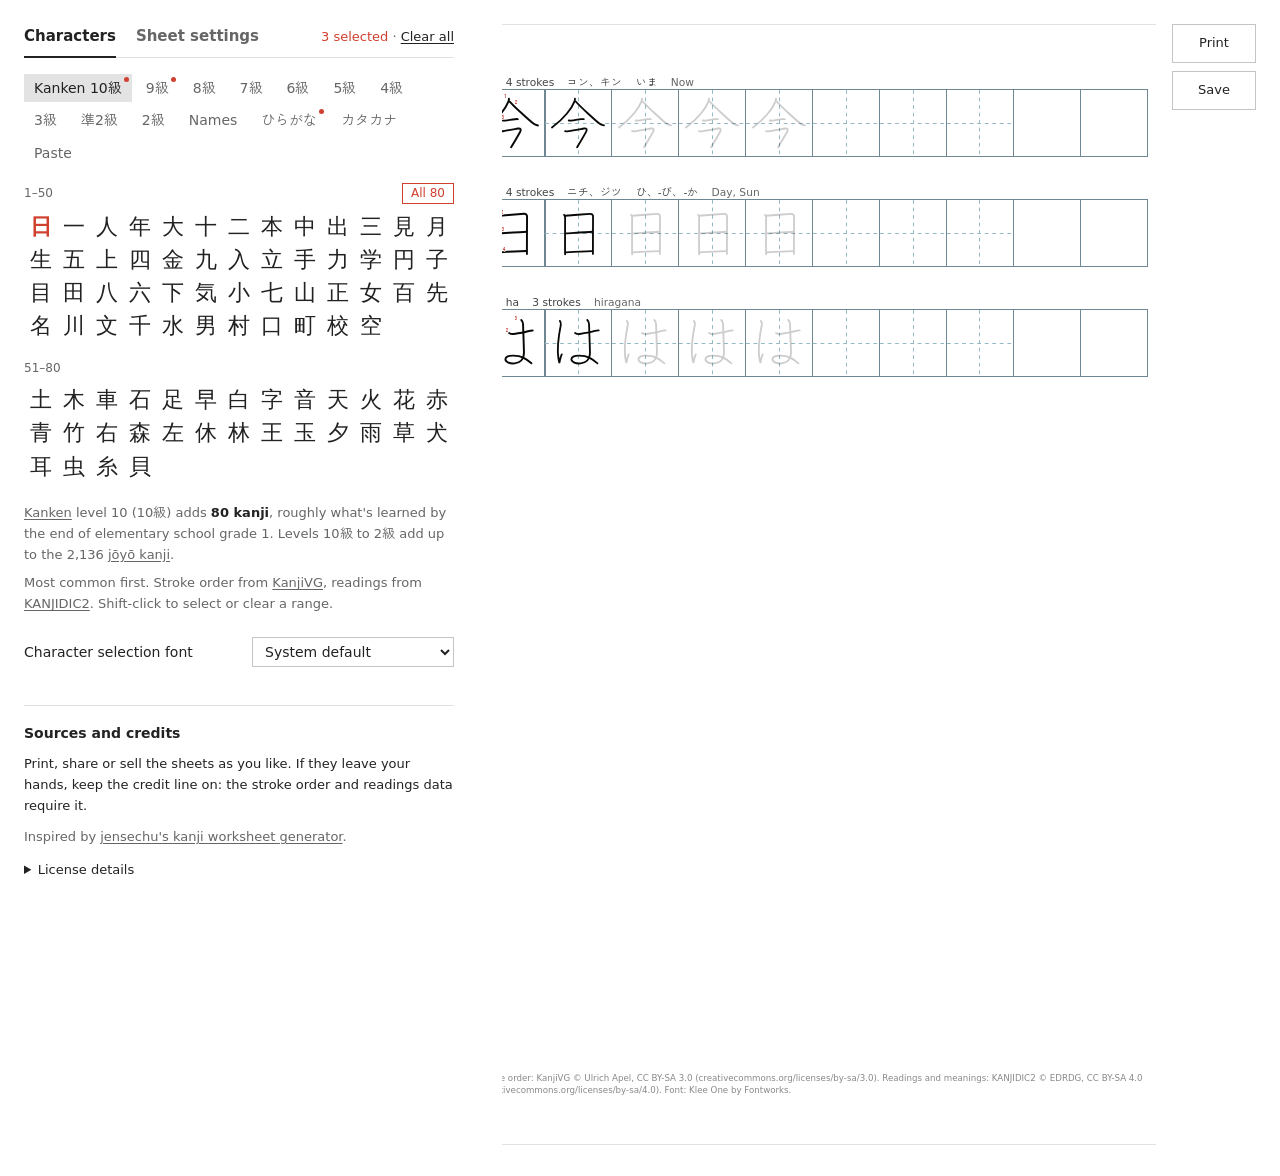
==== commit 6971ef15: "things" ====
--- a/kanji-practice/index.html
+++ b/kanji-practice/index.html
@@ -19,14 +19,21 @@
       <div class="viewbar">
         <div class="views" id="views" role="tablist">
           <button class="view" role="tab" data-view="chars">Characters</button>
-          <button class="view" role="tab" data-view="settings">Settings</button>
+          <button class="view" role="tab" data-view="settings">Sheet settings</button>
         </div>
         <p class="selection" id="selection"><span id="count" aria-live="polite"></span> · <button class="link" id="clear">Clear all</button></p>
       </div>
 
       <div id="view-chars" role="tabpanel">
         <div class="tabs" id="tabs"></div>
-        <div id="picker"></div>
+        <div id="picker" lang="ja"></div>
+        <div class="row fontrow">
+          <label for="s-tablefont">Character selection font</label>
+          <select id="s-tablefont" data-k="tableFont">
+            <option value="default">System default</option>
+            <option value="klee">Klee One (handwritten)</option>
+          </select>
+        </div>
       </div>
 
       <div id="view-settings" role="tabpanel" hidden>
@@ -96,8 +103,11 @@
 
       <details class="license">
         <summary id="details-summary"></summary>
-        <ul id="sources"></ul>
-        <p id="sources-note"></p>
+        <div class="pop">
+          <button type="button" class="popclose" id="license-close" aria-label="Close">&times;</button>
+          <ul id="sources"></ul>
+          <p id="sources-note"></p>
+        </div>
       </details>
     </section>
 
@@ -107,9 +117,6 @@
     <div class="preview"><div class="pages" id="sheet"></div></div>
     <div class="pages" id="printout" aria-hidden="true"></div>
     <nav class="rail" aria-label="Sheet">
-      <button class="rbtn primary" id="generate" title="Lay out the selected characters">
-        <span>Generate</span>
-      </button>
       <button class="rbtn" id="print" title="Print the sheet">
         <span>Print</span>
       </button>
--- a/kanji-practice/css/app.css
+++ b/kanji-practice/css/app.css
@@ -14,8 +14,8 @@
   --line: #E2E2E2;
   --control: #C4C4C4;   /* borders of buttons and inputs */
   --hover: #F3F3F3;
+  --current: #E3E3E3;   /* the open tab */
   --shu: #D0402F;       /* 朱 — selection only */
-  --r: 6px;
 }
 
 @media (prefers-color-scheme: dark) {
@@ -26,6 +26,7 @@
     --line: #333333;
     --control: #555555;
     --hover: #2A2A2A;
+    --current: #333333;
     --shu: #E8604F;
   }
 }
@@ -123,7 +124,7 @@
   cursor: pointer;
 }
 .tab:hover { color: var(--ink); background: var(--hover) }
-.tab[aria-selected="true"] { color: var(--ink); background: var(--hover) }
+.tab[aria-selected="true"] { color: var(--ink); background: var(--current) }
 /* A red dot on a tab holding selected characters; the count is in its title.
    A dot, not a number, so the tabs never change width. */
 .tab.has::after {
@@ -168,11 +169,13 @@
   /* Centering puts the middle of Klee One's line box (.436em above the
      baseline) in the middle of the cell, but its em box is centered .38em
      above it: lift the glyph by the difference. */
-  padding: 0 0 .112em;
-  font-family: "Klee One", serif;
+  padding: 0;
+  font-family: sans-serif;   /* the system's Japanese font; #picker is lang="ja" */
   font-size: 22px;
   line-height: 1;
 }
+/* Klee One draws its glyphs smaller in the em box than the system font does. */
+body[data-table-font="klee"] .ch { font-family: "Klee One", serif; font-size: 26px; padding-bottom: .112em }
 .ch:hover { background: var(--hover) }
 .ch.on { color: var(--shu); font-weight: 600 }
 
@@ -207,8 +210,10 @@
   padding: 8px 10px;
   font-family: "Klee One", serif;
   font-size: 20px;
+  line-height: 1.5;
   resize: vertical;
 }
+textarea:focus-visible { outline: none; border-color: var(--ink); box-shadow: 0 0 0 1px var(--ink) }
 
 .sub { display: block; font-size: 13px; font-weight: 700; margin: 24px 0 8px }
 .body > .sub:first-child { margin-top: 0 }
@@ -217,6 +222,8 @@
 .note:empty { display: none }
 .note.warn { color: var(--ink); font-weight: 700 }
 .about { font-size: 13px; color: var(--sub); margin: 20px 0 0 }
+.about p { margin: 0 }
+.about p + p { margin-top: 8px }
 .about b { color: var(--ink) }
 
 /* --- settings --- */
@@ -228,6 +235,7 @@
   gap: 4px 12px;
   padding: 6px 0;
 }
+.fontrow { margin-top: 16px }
 .row.off { color: var(--sub) }
 .row.off input, .row.off select { opacity: .5 }
 .row[hidden] { display: none }
@@ -238,9 +246,9 @@
 /* Ordinary, quiet controls: a thin track with a small round handle, and a
    checkbox that fills with ink and shows a white tick. */
 .range input { width: 130px; height: 16px; margin: 0; background: none; appearance: none; cursor: pointer }
-.range input::-webkit-slider-runnable-track { height: 3px; border-radius: 2px; background: var(--line) }
-.range input::-moz-range-track { height: 3px; border-radius: 2px; background: var(--line) }
-.range input::-moz-range-progress { height: 3px; border-radius: 2px; background: var(--sub) }
+.range input::-webkit-slider-runnable-track { height: 3px; border-radius: 0; background: var(--line) }
+.range input::-moz-range-track { height: 3px; border-radius: 0; background: var(--line) }
+.range input::-moz-range-progress { height: 3px; border-radius: 0; background: var(--sub) }
 .range input::-webkit-slider-thumb { appearance: none; width: 14px; height: 14px; margin-top: -5.5px; border: 1px solid var(--control); border-radius: 50%; background: var(--paper) }
 .range input::-moz-range-thumb { width: 12px; height: 12px; border: 1px solid var(--control); border-radius: 50%; background: var(--paper) }
 .range input:disabled { cursor: default }
@@ -254,7 +262,7 @@
   height: 15px;
   margin: 0;
   border: 1px solid var(--control);
-  border-radius: 3px;
+  /*border-radius: 3px;*/
   background: var(--paper) no-repeat center / 11px;
   cursor: pointer;
 }
@@ -273,9 +281,21 @@
 .credits a { white-space: nowrap }
 .credits p { color: var(--sub); margin: 10px 0 0 }
 
-.license { margin-top: 12px }
+.license { margin-top: 12px; position: relative }
+/* Opens upward as a card over what's above, so it is never below the fold. */
+.license .pop {
+  position: absolute; left: 0; right: 0; bottom: calc(100% + 6px); z-index: 5;
+  padding: 4px 36px 12px 12px; background: var(--paper);
+  border: 1px solid var(--control); border-radius: var(--r);
+  box-shadow: 0 4px 16px rgba(0, 0, 0, .15);
+}
+.license .popclose {
+  position: absolute; top: 4px; right: 6px; width: 24px; height: 24px; padding: 0;
+  border: none; background: none; color: var(--sub); font-size: 20px; line-height: 1; cursor: pointer;
+}
+.license .popclose:hover { color: var(--ink) }
 .license summary { cursor: pointer }
-.license ul { list-style: none; margin: 10px 0 0; padding: 0; color: var(--sub) }
+.license ul { list-style: none; margin: 6px 0 0; padding: 0; color: var(--sub) }
 #usage { color: var(--ink) }
 
 /* --- sheet preview --- */
@@ -295,7 +315,7 @@
 /* Off screen, not display: none: it must be laid out to print. */
 #printout { position: fixed; top: 0; left: -10000px }
 
-/* Generate, the main action, in bold; Print and Save below it. */
+/* Print and Save. */
 .rail { position: sticky; top: 24px; display: flex; flex-direction: column; gap: 8px }
 .rbtn {
   position: relative;
@@ -309,18 +329,6 @@
 }
 .rbtn:hover { background: var(--hover) }
 .rbtn:disabled { color: var(--control); border-color: var(--line); background: var(--paper); cursor: default }
-.rbtn.primary { font-weight: 700; margin-bottom: 8px }
-/* A red dot on Generate while the sheet lags behind the selection. */
-.rbtn.stale::after {
-  content: "";
-  position: absolute;
-  top: 5px;
-  right: 5px;
-  width: 6px;
-  height: 6px;
-  border-radius: 50%;
-  background: var(--shu);
-}
 
 /* One column: the preview is far below the controls, so pin the rail to the
    bottom of the screen as a row instead. */
@@ -328,7 +336,6 @@
   .previewcol { display: block }
   .rail { position: fixed; top: auto; bottom: 16px; right: 16px; z-index: 5; flex-direction: row }
   .rbtn { width: 76px; padding: 10px 0; box-shadow: 0 2px 8px rgba(0, 0, 0, .12) }
-  .rbtn.primary { margin: 0 }
 }
 
 /* Placeholder shown before a sheet is generated. */
